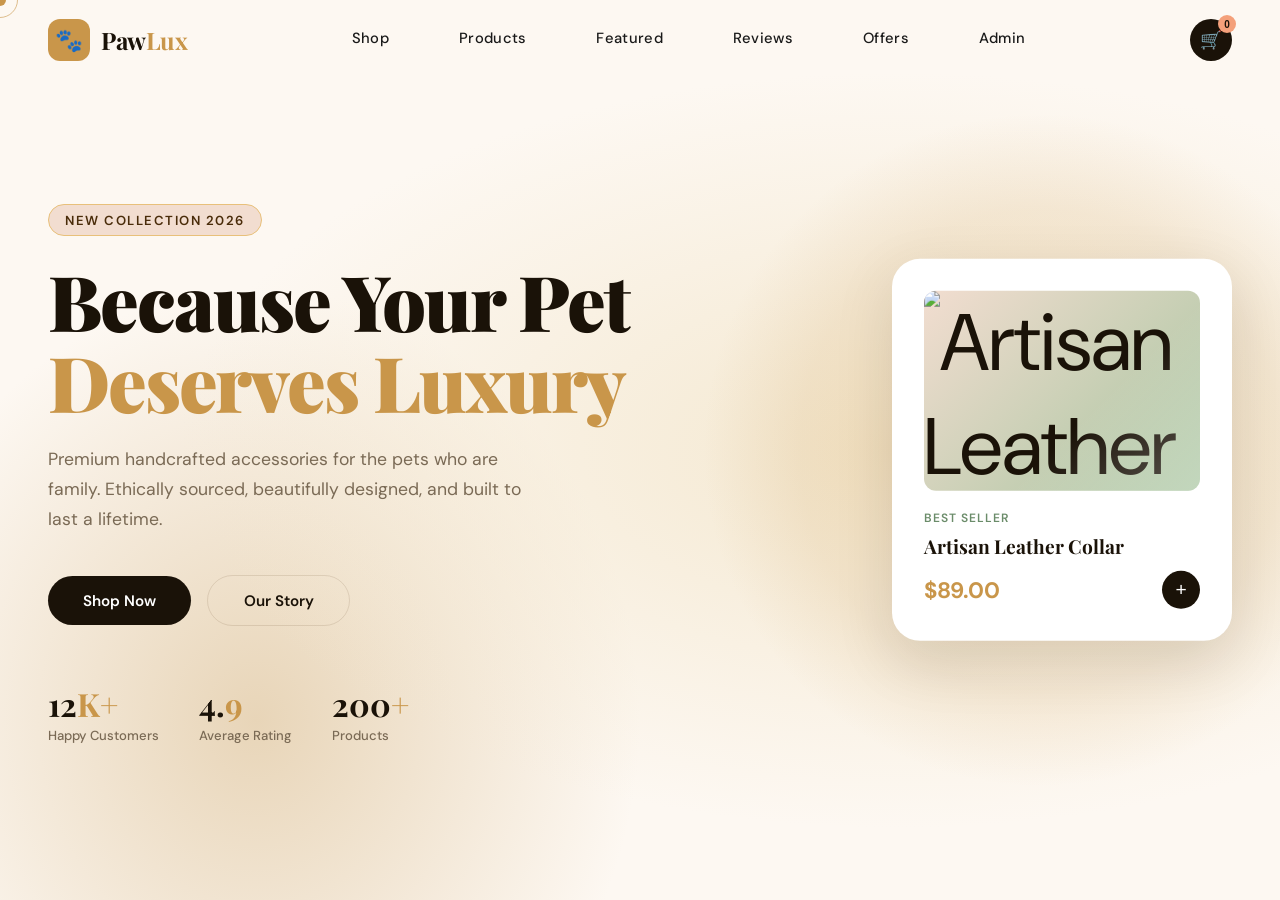
==== index.html @ 289ce715 "Rename pawlux_website.html to index.html" ====
<!DOCTYPE html>
<html lang="en">
<head>
<meta charset="UTF-8">
<meta name="viewport" content="width=device-width, initial-scale=1.0">
<title>PawLux | Premium Pet Accessories</title>
<link href="https://fonts.googleapis.com/css2?family=Playfair+Display:wght@400;700;900&family=DM+Sans:wght@300;400;500;600&display=swap" rel="stylesheet">
<link rel="stylesheet" href="style.css">
<style>
  /* Tamam Navbar links ka ek jaisa color aur style */
  .nav-links a {
    text-decoration: none;
    color: #1a1a1a !important; /* Navy/Black color jo baki links ka hai */
    font-weight: 500;
    margin: 0 15px;
    position: relative;
    padding-bottom: 5px;
    transition: color 0.3s ease;
  }

  /* Sab links par ek jaisa Gold Hover effect */
  .nav-links a::after {
    content: '';
    position: absolute;
    width: 0;
    height: 2px;
    bottom: 0;
    left: 0;
    background-color: #d4af37; /* PawLux Gold */
    transition: width 0.3s ease;
  }

  .nav-links a:hover {
    color: #d4af37 !important;
  }

  .nav-links a:hover::after {
    width: 100%;
  }

  /* Admin link ko bhi baki links ki tarah rakha hai */
  .admin-link {
    font-weight: 500 !important;
  }
</style>
</head>
<body>

<!-- Cursor Elements -->
<div class="cursor" id="cursor"></div>
<div class="cursor-ring" id="cursorRing"></div>

<!-- NAV -->
<nav id="navbar">
  <a class="logo" href="pawlux_website.html">
    <div class="logo-icon">🐾</div>
    <div class="logo-text">Paw<span>Lux</span></div>
  </a>
  
  <div class="nav-links">
    <!-- Sab links active hain aur click karne par page open hoga -->
    <a href="shop.html">Shop</a>
    <a href="products.html">Products</a>
    <a href="featured.html">Featured</a>
    <a href="reviews.html">Reviews</a>
    <a href="offers.html">Offers</a>
    <a href="admin.html" class="admin-link">Admin</a>
  </div>

  <div class="nav-actions">
    <button class="nav-cart" id="cartBtn" onclick="goToCart()">
      🛒
      <span class="cart-badge" id="cartCount">0</span>
    </button>
  </div>
</nav>

<!-- HERO SECTION -->
<section class="hero">
  <div class="hero-bg"></div>
  <div class="hero-blob"></div>
  <div class="hero-content">
    <div class="hero-badge"> New Collection 2026</div>
    <h1 class="hero-title">
      Because Your Pet
      <em>Deserves Luxury</em>
    </h1>
    <p class="hero-subtitle">Premium handcrafted accessories for the pets who are family. Ethically sourced, beautifully designed, and built to last a lifetime.</p>
    <div class="hero-cta">
      <a href="products.html" class="btn-primary">Shop Now </a>
      <a href="story.html" class="btn-outline">Our Story </a>
    </div>
    <div class="hero-stats">
      <div class="stat-item">
        <div class="stat-num">12<span>K+</span></div>
        <div class="stat-label">Happy Customers</div>
      </div>
      <div class="stat-item">
        <div class="stat-num">4.<span>9</span></div>
        <div class="stat-label">Average Rating</div>
      </div>
      <div class="stat-item">
        <div class="stat-num">200<span>+</span></div>
        <div class="stat-label">Products</div>
      </div>
    </div>
  </div>
  
  <div class="hero-visual">
    <div class="hero-card-main">
      <div class="hero-card-img" style="border-radius: 12px; overflow: hidden;">
        <img src="https://i.etsystatic.com/27577806/c/1814/1814/217/735/il/ce7cbf/5324002107/il_600x600.5324002107_cz24.jpg" alt="Artisan Leather Collar" style="width: 100%; height: 100%; object-fit: cover;">
      </div>
      <div class="product-tag">Best Seller</div>
      <div class="product-name">Artisan Leather Collar</div>
      <div class="product-price">
        <div class="price">$89.00</div>
        <button class="add-btn">+</button>
      </div>
    </div>
  </div>
</section>

<script>
  // CURSOR LOGIC
  const cursor = document.getElementById('cursor');
  const ring = document.getElementById('cursorRing');

  document.addEventListener('mousemove', (e) => {
    cursor.style.left = e.clientX + 'px';
    cursor.style.top = e.clientY + 'px';
    ring.style.left = e.clientX - 14 + 'px';
    ring.style.top = e.clientY - 14 + 'px';
  });

  function goToCart() {
    window.location.href = 'cart.html';
  }
</script>

</body>
</html>
---- style.css ----
*, *::before, *::after { box-sizing: border-box; margin: 0; padding: 0; }

:root {
  --cream: #FDF8F2;
  --warm-white: #FFFCF8;
  --gold: #C9964A;
  --gold-light: #E8C07A;
  --dark: #1A1208;
  --brown: #4A2C0A;
  --brown-light: #7A5C2E;
  --sage: #6B8C6A;
  --sage-light: #A8C5A0;
  --peach: #F4A07A;
  --blush: #F2DDD0;
  --text-muted: #7A6A55;
  --border: rgba(74,44,10,0.12);
  --shadow: 0 20px 60px rgba(26,18,8,0.12);
}

html { scroll-behavior: smooth; }

body {
  font-family: 'DM Sans', sans-serif;
  background: var(--cream);
  color: var(--dark);
  overflow-x: hidden;
  cursor: none;
}

body.login-page {
  min-height: 100vh;
  display: grid;
  place-items: center;
  padding: 2rem 1rem;
  background: radial-gradient(circle at top left, rgba(255,255,255,0.55), transparent 24%),
              radial-gradient(circle at bottom right, rgba(201,150,74,0.18), transparent 18%),
              linear-gradient(135deg, #fff9f3 0%, #f8ede2 45%, #f4e0cd 100%);
  animation: loginBgShift 18s ease-in-out infinite;
}

@keyframes loginBgShift {
  0%, 100% { background-position: 0% 0%, 100% 100%, 50% 50%; }
  50% { background-position: 10% 5%, 95% 95%, 50% 50%; }
}

.login-container {
  width: min(100%, 430px);
  margin: auto;
}

.login-card {
  position: relative;
  width: 100%;
  background: rgba(255,255,255,0.96);
  border-radius: 28px;
  padding: 1.9rem 1.9rem 1.6rem;
  box-shadow: 0 28px 60px rgba(26,18,8,0.15);
  border: 1px solid rgba(201,150,74,0.18);
  backdrop-filter: blur(14px);
  overflow: hidden;
}

.login-card::before {
  content: '';
  position: absolute;
  inset: -40px;
  background: radial-gradient(circle at top right, rgba(249,160,122,0.16), transparent 28%),
              radial-gradient(circle at bottom left, rgba(201,150,74,0.12), transparent 24%);
  pointer-events: none;
}

.login-header {
  text-align: center;
  margin-bottom: 1.3rem;
  position: relative;
  z-index: 1;
}

.login-header .logo {
  justify-content: center;
  gap: 0.75rem;
  margin-bottom: 1rem;
}

.login-header h2 {
  font-size: clamp(1.9rem, 2.6vw, 2.4rem);
  margin-bottom: 0.4rem;
}

.login-header p {
  color: var(--text-muted);
  font-size: 0.95rem;
  line-height: 1.7;
  max-width: 320px;
  margin: 0 auto;
}

.login-form {
  display: flex;
  flex-direction: column;
  gap: 0.95rem;
  position: relative;
  z-index: 1;
}

.form-group label {
  display: block;
  margin-bottom: 0.4rem;
  font-size: 0.92rem;
  color: var(--text-muted);
}

.form-group input {
  width: 100%;
  padding: 0.95rem 1rem;
  border-radius: 18px;
  border: 1px solid rgba(74,44,10,0.16);
  background: #fff;
  font-size: 0.96rem;
  color: var(--dark);
  transition: border-color 0.25s ease, box-shadow 0.25s ease;
}

.form-group input:focus {
  outline: none;
  border-color: rgba(201,150,74,0.55);
  box-shadow: 0 0 0 4px rgba(201,150,74,0.12);
}

.form-options {
  display: flex;
  justify-content: space-between;
  align-items: center;
  gap: 0.75rem;
  font-size: 0.92rem;
  color: var(--text-muted);
  margin-top: -0.25rem;
}

.checkbox-label input {
  margin-right: 0.5rem;
  accent-color: var(--gold);
}

.forgot-link {
  color: var(--dark);
  text-decoration: none;
  transition: color 0.2s ease;
}

.forgot-link:hover {
  color: var(--gold);
}

.login-btn {
  width: 100%;
  padding: 1rem 1rem;
  border-radius: 999px;
  font-size: 1rem;
  margin-top: 0.25rem;
}

.divider {
  display: flex;
  align-items: center;
  gap: 1rem;
  color: var(--text-muted);
  font-size: 0.92rem;
  margin: 1.4rem 0 1rem;
}

.divider::before,
.divider::after {
  content: '';
  flex: 1;
  height: 1px;
  background: rgba(74,44,10,0.12);
}

.google-signin,
.signup-link {
  position: relative;
  z-index: 1;
}

.google-signin {
  display: flex;
  justify-content: center;
}

.signup-link {
  text-align: center;
  margin-top: 1rem;
  font-size: 0.92rem;
}

.signup-link a {
  color: var(--gold);
  text-decoration: none;
  font-weight: 600;
}

.signup-link a:hover {
  text-decoration: underline;
}

@media (max-width: 480px) {
  body.login-page {
    padding: 1.2rem 0.8rem;
  }

  .login-card {
    padding: 1.6rem 1.4rem 1.3rem;
  }

  .login-header h2 {
    font-size: 2rem;
  }

  .login-header p {
    max-width: 100%;
  }
}

/* Custom cursor */
.cursor {
  position: fixed;
  width: 12px; height: 12px;
  background: var(--gold);
  border-radius: 50%;
  pointer-events: none;
  z-index: 9999;
  transform: translate(-50%,-50%);
  transition: transform 0.1s, width 0.2s, height 0.2s;
}
.cursor-ring {
  position: fixed;
  width: 36px; height: 36px;
  border: 1.5px solid var(--gold);
  border-radius: 50%;
  pointer-events: none;
  z-index: 9998;
  transform: translate(-50%,-50%);
  transition: transform 0.15s ease, width 0.2s, height 0.2s, opacity 0.2s;
  opacity: 0.6;
}
body:hover .cursor-ring { opacity: 1; }

/* NAV */
nav {
  position: fixed; top: 0; left: 0; right: 0;
  z-index: 100;
  display: flex; align-items: center; justify-content: space-between;
  padding: 1.2rem 3rem;
  background: transparent;
  transition: background 0.4s, box-shadow 0.4s;
}
nav.scrolled {
  background: rgba(253,248,242,0.95);
  backdrop-filter: blur(12px);
  box-shadow: 0 2px 30px rgba(26,18,8,0.08);
}
.logo {
  display: flex; align-items: center; gap: 0.7rem;
  text-decoration: none; color: var(--dark);
}
.logo-icon {
  width: 42px; height: 42px;
  background: var(--gold);
  border-radius: 12px;
  display: flex; align-items: center; justify-content: center;
  font-size: 1.4rem;
}
.logo-text { font-family: 'Playfair Display', serif; font-size: 1.5rem; font-weight: 700; letter-spacing: -0.5px; }
.logo-text span { color: var(--gold); }

.nav-links { display: flex; align-items: center; gap: 2.5rem; }
.nav-links a {
  text-decoration: none; color: var(--dark);
  font-size: 0.92rem; font-weight: 500; letter-spacing: 0.3px;
  position: relative;
}
.nav-links a::after {
  content: ''; position: absolute; bottom: -3px; left: 0;
  width: 0; height: 1.5px; background: var(--gold);
  transition: width 0.3s;
}
.nav-links a:hover::after { width: 100%; }

.nav-actions { display: flex; align-items: center; gap: 1rem; }
.nav-cart {
  width: 42px; height: 42px; background: var(--dark);
  border-radius: 50%; border: none; cursor: pointer;
  display: flex; align-items: center; justify-content: center;
  font-size: 1.1rem; color: #fff;
  position: relative; transition: background 0.3s, transform 0.2s;
}
.nav-cart:hover { background: var(--gold); transform: scale(1.08); }
.cart-badge {
  position: absolute; top: -4px; right: -4px;
  width: 18px; height: 18px; background: var(--peach);
  border-radius: 50%; font-size: 10px; font-weight: 600;
  color: var(--dark); display: flex; align-items: center; justify-content: center;
}

/* HERO */
.hero {
  min-height: 100vh;
  display: flex; align-items: center;
  padding: 7rem 3rem 4rem;
  position: relative; overflow: hidden;
}
.hero-bg {
  position: absolute; inset: 0;
  background: radial-gradient(ellipse 80% 60% at 70% 50%, #F4E8D0 0%, transparent 70%),
              radial-gradient(ellipse 50% 80% at 20% 80%, #E8D5B8 0%, transparent 60%);
}
.hero-blob {
  position: absolute; right: -100px; top: 50%;
  transform: translateY(-50%);
  width: 680px; height: 680px;
  background: radial-gradient(circle, #E8C07A55 0%, #C9964A22 50%, transparent 70%);
  border-radius: 50%;
  animation: blobPulse 6s ease-in-out infinite;
}
@keyframes blobPulse {
  0%,100% { transform: translateY(-50%) scale(1); }
  50% { transform: translateY(-50%) scale(1.06); }
}

.hero-content { position: relative; z-index: 2; max-width: 620px; }
.hero-badge {
  display: inline-flex; align-items: center; gap: 0.5rem;
  background: var(--blush); border: 1px solid var(--gold-light);
  padding: 0.4rem 1rem; border-radius: 50px;
  font-size: 0.82rem; font-weight: 600; letter-spacing: 1.5px;
  text-transform: uppercase; color: var(--brown); margin-bottom: 1.5rem;
  animation: slideUp 0.8s ease both;
}
.hero-title {
  font-family: 'Playfair Display', serif;
  font-size: clamp(3rem, 6vw, 5.5rem);
  font-weight: 900; line-height: 1.05;
  letter-spacing: -2px; margin-bottom: 1.5rem;
  animation: slideUp 0.8s 0.15s ease both;
}
.hero-title em { color: var(--gold); font-style: normal; display: block; }
.hero-subtitle {
  font-size: 1.1rem; color: var(--text-muted); line-height: 1.7;
  max-width: 480px; margin-bottom: 2.5rem;
  animation: slideUp 0.8s 0.3s ease both;
}
.hero-cta {
  display: flex; align-items: center; gap: 1rem;
  animation: slideUp 0.8s 0.45s ease both;
}
.btn-primary {
  background: var(--dark); color: #fff;
  padding: 0.9rem 2.2rem; border-radius: 50px;
  font-weight: 600; font-size: 0.95rem; text-decoration: none;
  border: none; cursor: pointer;
  transition: background 0.3s, transform 0.2s, box-shadow 0.3s;
  display: inline-flex; align-items: center; gap: 0.5rem;
}
.btn-primary:hover { background: var(--gold); transform: translateY(-2px); box-shadow: 0 10px 30px rgba(201,150,74,0.4); }
.btn-outline {
  padding: 0.9rem 2.2rem; border-radius: 50px;
  font-weight: 600; font-size: 0.95rem; text-decoration: none;
  border: 1.5px solid var(--border); color: var(--dark); cursor: pointer;
  background: transparent;
  transition: border-color 0.3s, background 0.3s, transform 0.2s;
  display: inline-flex; align-items: center; gap: 0.5rem;
}
.btn-outline:hover { border-color: var(--gold); background: var(--blush); transform: translateY(-2px); }

.hero-stats {
  display: flex; gap: 2.5rem; margin-top: 3.5rem;
  animation: slideUp 0.8s 0.6s ease both;
}
.stat-item { }
.stat-num {
  font-family: 'Playfair Display', serif;
  font-size: 2rem; font-weight: 700; color: var(--dark);
}
.stat-num span { color: var(--gold); }
.stat-label { font-size: 0.82rem; color: var(--text-muted); font-weight: 500; margin-top: 0.1rem; }

.hero-visual {
  position: absolute; right: 3rem; top: 50%;
  transform: translateY(-50%);
  width: 500px; height: 500px; z-index: 2;
}
.hero-card-main {
  position: absolute; right: 0; top: 50%;
  transform: translateY(-50%);
  width: 340px;
  background: #fff;
  border-radius: 28px;
  padding: 2rem;
  box-shadow: var(--shadow);
  animation: floatCard 5s ease-in-out infinite;
}
@keyframes floatCard {
  0%,100% { transform: translateY(-50%) translateY(0); }
  50% { transform: translateY(-50%) translateY(-16px); }
}
.hero-card-img {
  width: 100%; height: 200px;
  background: linear-gradient(135deg, var(--blush) 0%, var(--sage-light) 100%);
  border-radius: 18px; margin-bottom: 1.2rem;
  display: flex; align-items: center; justify-content: center;
  font-size: 5rem; position: relative; overflow: hidden;
}
.hero-card-img::after {
  content: ''; position: absolute; inset: 0;
  background: linear-gradient(135deg, transparent 60%, rgba(255,255,255,0.3));
}
.product-tag {
  font-size: 0.75rem; font-weight: 600; letter-spacing: 1px;
  text-transform: uppercase; color: var(--sage);
  margin-bottom: 0.4rem;
}
.product-name { font-family: 'Playfair Display', serif; font-size: 1.2rem; font-weight: 700; margin-bottom: 0.3rem; }
.product-price { display: flex; align-items: center; justify-content: space-between; margin-top: 0.8rem; }
.price { font-size: 1.4rem; font-weight: 700; color: var(--gold); }
.add-btn {
  width: 38px; height: 38px; background: var(--dark); border-radius: 50%;
  border: none; cursor: pointer; color: #fff; font-size: 1.2rem;
  display: flex; align-items: center; justify-content: center;
  transition: background 0.3s, transform 0.2s;
}
.add-btn:hover { background: var(--gold); transform: rotate(90deg) scale(1.1); }

.floating-badge {
  position: absolute;
  background: #fff;
  border-radius: 14px; padding: 0.7rem 1rem;
  box-shadow: 0 10px 30px rgba(26,18,8,0.12);
  display: flex; align-items: center; gap: 0.6rem;
  font-size: 0.82rem; font-weight: 600;
  animation: floatBadge 4s ease-in-out infinite;
}
.floating-badge.b1 { top: 20%; left: -20px; animation-delay: 0s; }
.floating-badge.b2 { bottom: 15%; left: 20px; animation-delay: 1.5s; }
@keyframes floatBadge {
  0%,100% { transform: translateY(0); }
  50% { transform: translateY(-8px); }
}

@keyframes slideUp {
  from { opacity: 0; transform: translateY(30px); }
  to { opacity: 1; transform: translateY(0); }
}

/* MARQUEE */
.marquee-section {
  background: var(--dark); padding: 1rem 0;
  overflow: hidden; position: relative;
}
.marquee-track {
  display: flex; gap: 3rem;
  animation: marqueeScroll 20s linear infinite;
  white-space: nowrap;
}
@keyframes marqueeScroll {
  from { transform: translateX(0); }
  to { transform: translateX(-50%); }
}
.marquee-item {
  display: flex; align-items: center; gap: 0.7rem;
  color: var(--gold-light); font-size: 0.85rem; font-weight: 600;
  letter-spacing: 1.5px; text-transform: uppercase;
  flex-shrink: 0;
}
.marquee-dot { width: 5px; height: 5px; background: var(--gold); border-radius: 50%; }

/* CATEGORIES */
.section { padding: 6rem 3rem; }
.section-header { text-align: center; margin-bottom: 4rem; }
.section-eyebrow {
  font-size: 0.8rem; font-weight: 600; letter-spacing: 2.5px;
  text-transform: uppercase; color: var(--gold);
  margin-bottom: 0.8rem;
}
.section-title {
  font-family: 'Playfair Display', serif;
  font-size: clamp(2rem, 4vw, 3.2rem); font-weight: 700;
  letter-spacing: -1px; line-height: 1.15;
}
.section-title em { color: var(--gold); font-style: normal; }

.categories-grid {
  display: grid;
  grid-template-columns: repeat(4, 1fr);
  gap: 1.5rem;
}
.cat-card {
  background: #fff; border-radius: 24px;
  padding: 2rem 1.5rem; text-align: center;
  border: 1px solid var(--border);
  transition: transform 0.35s, box-shadow 0.35s, border-color 0.35s;
  cursor: pointer; position: relative; overflow: hidden;
}
.cat-card::before {
  content: ''; position: absolute; inset: 0;
  background: linear-gradient(135deg, var(--blush) 0%, transparent 60%);
  opacity: 0; transition: opacity 0.35s;
}
.cat-card:hover { transform: translateY(-8px); box-shadow: var(--shadow); border-color: var(--gold-light); }
.cat-card:hover::before { opacity: 1; }
.cat-icon {
  width: 80px; height: 80px; border-radius: 20px;
  margin: 0 auto 1.2rem;
  display: flex; align-items: center; justify-content: center;
  font-size: 2.5rem; position: relative; z-index: 1;
  transition: transform 0.35s;
}
.cat-card:hover .cat-icon { transform: scale(1.12) rotate(-5deg); }
.cat-icon.dogs { background: linear-gradient(135deg, #F4E8D0, #E8C07A); }
.cat-icon.cats { background: linear-gradient(135deg, #E8D5F0, #C5A0D8); }
.cat-icon.birds { background: linear-gradient(135deg, #D0ECE8, #8CC5BB); }
.cat-icon.small { background: linear-gradient(135deg, #FFE8D0, #FFB07A); }
.cat-name {
  font-family: 'Playfair Display', serif;
  font-weight: 700; font-size: 1.15rem; margin-bottom: 0.3rem;
  position: relative; z-index: 1;
}
.cat-count { font-size: 0.82rem; color: var(--text-muted); position: relative; z-index: 1; }
.cat-arrow {
  display: inline-flex; align-items: center; gap: 0.4rem;
  font-size: 0.82rem; color: var(--gold); font-weight: 600;
  margin-top: 0.8rem; position: relative; z-index: 1;
  opacity: 0; transform: translateX(-8px);
  transition: opacity 0.3s, transform 0.3s;
}
.cat-card:hover .cat-arrow { opacity: 1; transform: translateX(0); }

/* PRODUCTS */
.products-section { background: var(--warm-white); }
.products-filter {
  display: flex; gap: 0.7rem; justify-content: center; margin-bottom: 3rem; flex-wrap: wrap;
}
.filter-btn {
  padding: 0.55rem 1.4rem; border-radius: 50px;
  border: 1.5px solid var(--border); background: transparent;
  font-size: 0.88rem; font-weight: 500; cursor: pointer;
  transition: all 0.25s; color: var(--dark);
}
.filter-btn:hover, .filter-btn.active {
  background: var(--dark); border-color: var(--dark); color: #fff;
}

.products-grid {
  display: grid;
  grid-template-columns: repeat(3, 1fr);
  gap: 2rem;
}
.product-card {
  background: #fff; border-radius: 24px;
  overflow: hidden; border: 1px solid var(--border);
  transition: transform 0.35s, box-shadow 0.35s, border-color 0.35s;
  position: relative;
  cursor: pointer;
}
.product-card::after {
  content: '';
  position: absolute;
  inset: 0;
  background: radial-gradient(circle at top left, rgba(255,255,255,0.72), transparent 25%),
              linear-gradient(180deg, rgba(255,255,255,0.12), transparent 65%);
  opacity: 0;
  transition: opacity 0.35s;
  pointer-events: none;
}
.product-card:hover {
  transform: translateY(-8px);
  box-shadow: 0 30px 55px rgba(26,18,8,0.16);
  border-color: var(--hover-color, var(--gold));
}
.product-card:hover::after { opacity: 1; }
.product-img {
  height: 240px; position: relative; overflow: hidden;
  display: flex; align-items: center; justify-content: center; font-size: 5rem;
}
.product-img .bg { position: absolute; inset: 0; }
.product-img .emoji { position: relative; z-index: 1; transition: transform 0.4s; }
.product-card:hover .product-img .emoji { transform: scale(1.15) rotate(-5deg); }
.product-badge-ribbon {
  position: absolute; top: 1rem; left: 1rem; z-index: 2;
  padding: 0.3rem 0.8rem; border-radius: 50px;
  font-size: 0.72rem; font-weight: 700; letter-spacing: 0.5px;
  text-transform: uppercase;
}
.badge-new { background: var(--sage); color: #fff; }
.badge-sale { background: var(--peach); color: var(--dark); }
.badge-hot { background: var(--gold); color: var(--dark); }
.wishlist-btn {
  position: absolute; top: 1rem; right: 1rem; z-index: 2;
  width: 36px; height: 36px; background: #fff;
  border-radius: 50%; border: none; cursor: pointer;
  display: flex; align-items: center; justify-content: center;
  font-size: 1rem; transition: all 0.3s;
  box-shadow: 0 4px 12px rgba(0,0,0,0.1);
}
.wishlist-btn:hover { background: var(--blush); transform: scale(1.12); }
.wishlist-btn.active { color: #e55; }
.product-info { padding: 1.5rem; }
.product-brand { font-size: 0.75rem; font-weight: 600; color: var(--text-muted); text-transform: uppercase; letter-spacing: 1px; margin-bottom: 0.3rem; }
.product-title { font-family: 'Playfair Display', serif; font-size: 1.05rem; font-weight: 700; margin-bottom: 0.5rem; line-height: 1.3; }
.product-rating { display: flex; align-items: center; gap: 0.4rem; margin-bottom: 1rem; }
.stars { color: var(--gold); font-size: 0.85rem; letter-spacing: 1px; }
.rating-count { font-size: 0.78rem; color: var(--text-muted); }
.product-footer { display: flex; align-items: center; justify-content: space-between; }
.product-price-wrap { }
.price-current { font-size: 1.3rem; font-weight: 700; color: var(--dark); }
.price-old { font-size: 0.85rem; color: var(--text-muted); text-decoration: line-through; margin-left: 0.4rem; }
.add-cart-btn {
  background: var(--dark); color: #fff;
  border: none; padding: 0.6rem 1.2rem; border-radius: 50px;
  font-size: 0.85rem; font-weight: 600; cursor: pointer;
  transition: background 0.3s, transform 0.2s;
  display: flex; align-items: center; gap: 0.4rem;
}
.add-cart-btn:hover { background: var(--gold); transform: scale(1.05); }

.product-detail-page {
  max-width: 1120px; margin: 0 auto; display: grid;
  grid-template-columns: 1.1fr 0.9fr; gap: 2rem; align-items: start;
}
.product-detail-image {
  border-radius: 32px; overflow: hidden; min-height: 420px;
  background: var(--warm-white); box-shadow: var(--shadow);
}
.product-detail-image img {
  width: 100%; height: 100%; object-fit: cover;
}
.product-detail-info {
  background: #fff; border-radius: 28px; padding: 2rem;
  box-shadow: var(--shadow); border: 1px solid rgba(74,44,10,0.1);
}
.product-detail-tag {
  display: inline-flex; padding: 0.45rem 0.9rem; border-radius: 999px;
  background: var(--blush); color: var(--brown); font-weight: 700;
  margin-bottom: 1rem; letter-spacing: 0.7px;
}
.product-detail-title {
  font-family: 'Playfair Display', serif; font-size: clamp(2rem, 3vw, 2.7rem);
  margin-bottom: 1rem;
}
.product-detail-price {
  display: flex; align-items: center; gap: 1rem; margin-bottom: 1rem;
}
.product-detail-price .price-current {
  font-size: 2rem; color: var(--dark);
}
.product-detail-price .price-old {
  font-size: 1rem; color: var(--text-muted); text-decoration: line-through;
}
.product-detail-description {
  color: var(--text-muted); line-height: 1.85; margin-bottom: 1.8rem;
}
.product-detail-meta {
  display: flex; gap: 1rem; flex-wrap: wrap; margin-bottom: 1.8rem;
}
.product-detail-meta span {
  background: var(--warm-white); padding: 0.75rem 1rem; border-radius: 20px;
  font-size: 0.92rem; color: var(--dark); border: 1px solid rgba(74,44,10,0.09);
}
.product-detail-actions { display: flex; gap: 1rem; flex-wrap: wrap; }
.product-reviews { margin-top: 2rem; }
.product-reviews-title { font-size: 1.15rem; font-weight: 700; margin-bottom: 1rem; }
.review-card {
  background: var(--warm-white); border-radius: 24px; padding: 1.3rem 1.4rem;
  border: 1px solid rgba(74,44,10,0.1); margin-bottom: 1rem;
}
.review-stars { color: var(--gold); margin-bottom: 0.55rem; }
.review-text { color: var(--dark); line-height: 1.7; margin-bottom: 0.75rem; }
.review-author { color: var(--text-muted); font-size: 0.9rem; }

.cart-page {
  max-width: 1120px; margin: 0 auto; display: grid; gap: 2rem;
}
.cart-items {
  background: #fff; border-radius: 28px; padding: 2rem; box-shadow: var(--shadow);
}
.cart-item {
  display: flex; gap: 1rem; align-items: center; padding: 1rem 0;
  border-bottom: 1px solid rgba(74,44,10,0.08);
}
.cart-item:last-child { border-bottom: none; }
.cart-thumb {
  width: 120px; height: 120px; border-radius: 22px; overflow: hidden;
  background: var(--warm-white); flex-shrink: 0;
}
.cart-thumb img { width: 100%; height: 100%; object-fit: cover; }
.cart-item-details { flex: 1; }
.cart-item-title { font-weight: 700; margin-bottom: 0.35rem; }
.cart-item-meta { color: var(--text-muted); font-size: 0.92rem; margin-bottom: 0.75rem; }
.cart-item-qty {
  display: flex; gap: 0.6rem; align-items: center; margin-bottom: 0.75rem;
}
.qty-btn {
  width: 32px; height: 32px; border: none; background: var(--blush);
  border-radius: 12px; cursor: pointer; font-size: 1rem;
}
.cart-remove {
  background: transparent; border: none; color: var(--peach);
  font-weight: 700; cursor: pointer;
}
.cart-summary {
  background: #fff; border-radius: 28px; padding: 2rem;
  box-shadow: var(--shadow); border: 1px solid rgba(74,44,10,0.1);
  min-width: 280px;
}
.summary-row {
  display: flex; justify-content: space-between;
  margin-bottom: 1rem; color: var(--text-muted);
}
.summary-row strong { color: var(--dark); }
.summary-total {
  font-size: 1.35rem; font-weight: 800; margin-top: 0.8rem;
}
.cart-empty {
  text-align: center; padding: 3rem 1rem;
}
.cart-empty p {
  margin-bottom: 1.25rem; font-size: 1rem; color: var(--dark);
}
.cart-actions { display: flex; gap: 1rem; flex-wrap: wrap; justify-content: flex-end; margin-top: 1.5rem; }
.cart-actions .btn-outline { min-width: 150px; }

@media (max-width: 860px) {
  .product-detail-page, .cart-page { grid-template-columns: 1fr; }
}

@media (max-width: 540px) {
  .product-detail-meta { flex-direction: column; }
  .product-detail-actions { flex-direction: column; align-items: stretch; }
}

/* FEATURED BANNER */
.featured-banner {
  background: var(--dark); border-radius: 32px;
  margin: 0 3rem; padding: 4rem 4rem;
  display: flex; align-items: center; gap: 4rem;
  overflow: hidden; position: relative;
}
.featured-banner::before {
  content: ''; position: absolute;
  right: -100px; top: -100px;
  width: 500px; height: 500px;
  background: radial-gradient(circle, var(--gold-light) 0%, transparent 60%);
  opacity: 0.15;
}
.featured-content { flex: 1; position: relative; z-index: 1; }
.featured-eyebrow {
  font-size: 0.78rem; font-weight: 600; letter-spacing: 2px;
  text-transform: uppercase; color: var(--gold); margin-bottom: 1rem;
}
.featured-title {
  font-family: 'Playfair Display', serif;
  font-size: clamp(2rem, 3vw, 3rem); font-weight: 900;
  color: #fff; line-height: 1.1; margin-bottom: 1rem;
}
.featured-desc { color: rgba(255,255,255,0.65); line-height: 1.7; margin-bottom: 2rem; max-width: 400px; }
.featured-visual {
  width: 280px; height: 280px; flex-shrink: 0;
  background: rgba(255,255,255,0.06);
  border-radius: 28px; position: relative; z-index: 1;
  display: flex; align-items: center; justify-content: center;
  font-size: 8rem; border: 1px solid rgba(255,255,255,0.1);
}

/* TESTIMONIALS */
.testimonials-section { background: var(--blush); }
.testimonials-grid { display: grid; grid-template-columns: repeat(3, 1fr); gap: 1.5rem; }
.testimonial-card {
  background: #fff; border-radius: 24px; padding: 2rem;
  border: 1px solid var(--border); position: relative;
}
.testimonial-card::before {
  content: '"'; position: absolute; top: -10px; left: 1.5rem;
  font-family: 'Playfair Display', serif;
  font-size: 5rem; color: var(--gold); line-height: 1; opacity: 0.5;
}
.testimonial-text { font-size: 0.95rem; line-height: 1.7; color: var(--dark); margin-bottom: 1.5rem; font-style: italic; }
.testimonial-author { display: flex; align-items: center; gap: 0.8rem; }
.author-avatar {
  width: 44px; height: 44px; border-radius: 50%;
  background: linear-gradient(135deg, var(--blush), var(--gold-light));
  display: flex; align-items: center; justify-content: center; font-size: 1.3rem;
}
.author-name { font-weight: 600; font-size: 0.9rem; }
.author-pet { font-size: 0.78rem; color: var(--text-muted); }

/* NEWSLETTER */
.newsletter-section {
  padding: 5rem 3rem; text-align: center;
  background: var(--cream);
}
.newsletter-box {
  max-width: 560px; margin: 0 auto;
  background: #fff; border-radius: 32px; padding: 3.5rem;
  box-shadow: var(--shadow); border: 1px solid var(--border);
}
.newsletter-icon { font-size: 3rem; margin-bottom: 1rem; }
.newsletter-title {
  font-family: 'Playfair Display', serif;
  font-size: 2rem; font-weight: 700; margin-bottom: 0.7rem;
}
.newsletter-desc { color: var(--text-muted); margin-bottom: 1.8rem; line-height: 1.6; }
.newsletter-form { display: flex; gap: 0.7rem; }
.newsletter-input {
  flex: 1; padding: 0.9rem 1.4rem; border-radius: 50px;
  border: 1.5px solid var(--border); font-family: 'DM Sans', sans-serif;
  font-size: 0.95rem; outline: none; background: var(--cream);
  transition: border-color 0.25s;
}
.newsletter-input:focus { border-color: var(--gold); }

/* FOOTER */
footer {
  background: var(--dark); color: rgba(255,255,255,0.75);
  padding: 0.8rem 3rem 0.4rem;
}
.footer-grid { display: grid; grid-template-columns: 2fr 1fr 1fr 1fr; gap: 0.8rem; margin-bottom: 0.4rem; }
.footer-brand { }
.footer-logo { display: flex; align-items: center; gap: 0.5rem; margin-bottom: 0.6rem; }
.footer-logo-icon {
  width: 38px; height: 38px; background: var(--gold);
  border-radius: 10px; display: flex; align-items: center; justify-content: center; font-size: 1.2rem;
}
.footer-logo-text { font-family: 'Playfair Display', serif; font-size: 1rem; font-weight: 700; color: #fff; }
.footer-desc { font-size: 0.75rem; line-height: 1.3; max-width: 260px; }
.footer-social { display: flex; gap: 0.4rem; margin-top: 0.4rem; }
.social-btn {
  width: 32px; height: 32px; background: rgba(255,255,255,0.08);
  border-radius: 50%; display: flex; align-items: center; justify-content: center;
  font-size: 0.75rem; cursor: pointer; transition: background 0.3s, transform 0.2s;
  text-decoration: none; color: rgba(255,255,255,0.75);
}
.social-btn img {
  width: 16px; height: 16px; display: block;
  filter: invert(1) brightness(0.9);
}
.social-btn:hover { background: var(--gold); color: var(--dark); transform: translateY(-1px); }
.footer-col h4 { color: #fff; font-weight: 600; margin-bottom: 0.4rem; font-size: 0.82rem; }
.footer-col ul { list-style: none; }
.footer-col ul li { margin-bottom: 0.2rem; }
.footer-col ul li a { color: rgba(255,255,255,0.65); text-decoration: none; font-size: 0.8rem; transition: color 0.25s; }
.footer-col ul li a:hover { color: var(--gold); }
.footer-bottom {
  border-top: 1px solid rgba(255,255,255,0.08);
  padding-top: 0.3rem; display: flex; align-items: center; justify-content: space-between;
}
.footer-copy { font-size: 0.75rem; }
.footer-payment { display: flex; gap: 0.3rem; }
.payment-badge {
  background: rgba(255,255,255,0.1); border-radius: 4px;
  padding: 0.2rem 0.4rem; font-size: 0.65rem; font-weight: 600; color: rgba(255,255,255,0.7);
}

/* TOAST */
.toast {
  position: fixed; bottom: 2rem; right: 2rem; z-index: 9999;
  background: var(--dark); color: #fff;
  padding: 0.9rem 1.5rem; border-radius: 14px;
  font-size: 0.9rem; font-weight: 500;
  box-shadow: 0 10px 40px rgba(0,0,0,0.25);
  display: flex; align-items: center; gap: 0.6rem;
  transform: translateY(100px); opacity: 0;
  transition: transform 0.4s, opacity 0.4s;
}
.toast.show { transform: translateY(0); opacity: 1; }

/* BACK TO TOP */
.back-top {
  position: fixed; bottom: 2rem; left: 2rem; z-index: 999;
  width: 44px; height: 44px; background: var(--gold);
  border-radius: 50%; border: none; cursor: pointer;
  color: var(--dark); font-size: 1.1rem;
  display: flex; align-items: center; justify-content: center;
  box-shadow: 0 4px 20px rgba(201,150,74,0.5);
  transform: translateY(100px); opacity: 0;
  transition: transform 0.4s, opacity 0.4s;
}
.back-top.visible { transform: translateY(0); opacity: 1; }

/* SCROLL ANIMATIONS */
.reveal {
  opacity: 0; transform: translateY(30px);
  transition: opacity 0.7s ease, transform 0.7s ease;
}
.reveal.visible { opacity: 1; transform: translateY(0); }

@media (max-width: 1024px) {
  .categories-grid { grid-template-columns: repeat(2, 1fr); }
  .products-grid { grid-template-columns: repeat(2, 1fr); }
  .footer-grid { grid-template-columns: 1fr 1fr; }
  .hero-visual { display: none; }
  .featured-banner { margin: 0 1.5rem; }
}
@media (max-width: 768px) {
  nav { padding: 1rem 1.5rem; }
  .nav-links { display: none; }
  .section { padding: 4rem 1.5rem; }
  .hero { padding: 6rem 1.5rem 4rem; }
  .products-grid { grid-template-columns: 1fr; }
  .testimonials-grid { grid-template-columns: 1fr; }
  .footer-grid { grid-template-columns: 1fr; }
  .featured-banner { flex-direction: column; padding: 2.5rem 2rem; margin: 0 1.5rem; }
  .featured-visual { width: 200px; height: 200px; }
  .newsletter-form { flex-direction: column; }
  body { cursor: auto; }
  .cursor, .cursor-ring { display: none; }
}

/* LOGIN PAGE STYLES */
.login-container {
  min-height: 100vh;
  display: flex; align-items: center; justify-content: center;
  background: var(--cream);
  position: relative; overflow: hidden;
}
.login-container::before {
  content: '';
  position: absolute; inset: 0;
  background: radial-gradient(ellipse 80% 60% at 70% 50%, #F4E8D0 0%, transparent 70%),
              radial-gradient(ellipse 50% 80% at 20% 80%, #E8D5B8 0%, transparent 60%);
  animation: loginBgFloat 8s ease-in-out infinite;
}

@keyframes loginBgFloat {
  0%, 100% {
    transform: translate(0, 0) scale(1);
    opacity: 1;
  }
  25% {
    transform: translate(10px, -10px) scale(1.02);
    opacity: 0.9;
  }
  50% {
    transform: translate(-5px, 5px) scale(0.98);
    opacity: 1;
  }
  75% {
    transform: translate(-10px, -5px) scale(1.01);
    opacity: 0.95;
  }
}

.login-card {
  background: #fff;
  border-radius: 32px;
  padding: 3rem;
  box-shadow: var(--shadow);
  border: 1px solid var(--border);
  width: 100%; max-width: 420px;
  position: relative; z-index: 1;
  text-align: center;
  animation: loginCardSlideUp 1s ease-out;
}

@keyframes loginCardSlideUp {
  from {
    opacity: 0;
    transform: translateY(50px) scale(0.9);
  }
  to {
    opacity: 1;
    transform: translateY(0) scale(1);
  }
}

.login-header {
  margin-bottom: 2rem;
  animation: loginFadeIn 1s ease-out 0.3s both;
}

.login-header .logo {
  justify-content: center;
  margin-bottom: 1.5rem;
  animation: loginFadeIn 1s ease-out 0.5s both;
}

.login-header h2 {
  font-family: 'Playfair Display', serif;
  font-size: 2rem; font-weight: 700;
  color: var(--dark); margin-bottom: 0.5rem;
  animation: loginFadeIn 1s ease-out 0.7s both;
}

.login-header p {
  color: var(--text-muted);
  font-size: 0.95rem;
  animation: loginFadeIn 1s ease-out 0.9s both;
}

.login-form {
  margin-bottom: 2rem;
  animation: loginFadeIn 1s ease-out 1.1s both;
}

@keyframes loginFadeIn {
  from {
    opacity: 0;
    transform: translateY(20px);
  }
  to {
    opacity: 1;
    transform: translateY(0);
  }
}

.form-group {
  margin-bottom: 1.5rem;
  text-align: left;
  animation: loginFadeIn 1s ease-out 1.3s both;
}

.form-group:nth-child(2) {
  animation-delay: 1.5s;
}

.form-group label {
  display: block;
  font-weight: 600; font-size: 0.9rem;
  color: var(--dark); margin-bottom: 0.5rem;
}

.form-group input {
  width: 100%;
  padding: 0.9rem 1.2rem;
  border: 1.5px solid var(--border);
  border-radius: 12px;
  font-family: 'DM Sans', sans-serif;
  font-size: 0.95rem;
  outline: none;
  background: var(--cream);
  transition: border-color 0.25s;
}

.form-group input:focus {
  border-color: var(--gold);
}

.form-options {
  display: flex; align-items: center; justify-content: space-between;
  margin-bottom: 1.5rem;
  animation: loginFadeIn 1s ease-out 1.7s both;
}

.checkbox-label {
  display: flex; align-items: center; gap: 0.5rem;
  font-size: 0.85rem; color: var(--text-muted);
  cursor: pointer;
}

.checkbox-label input[type="checkbox"] {
  width: auto; margin: 0;
}

.forgot-link {
  color: var(--gold);
  text-decoration: none;
  font-size: 0.85rem;
  font-weight: 500;
}

.forgot-link:hover {
  text-decoration: underline;
}

.login-btn {
  width: 100%;
  padding: 1rem;
  font-size: 1rem;
  margin-bottom: 1.5rem;
  animation: loginFadeIn 1s ease-out 1.9s both;
}

.divider {
  position: relative;
  margin: 2rem 0;
  text-align: center;
  animation: loginFadeIn 1s ease-out 2.1s both;
}

.divider::before {
  content: '';
  position: absolute; top: 50%; left: 0; right: 0;
  height: 1px; background: var(--border);
}

.divider span {
  background: #fff;
  padding: 0 1rem;
  font-size: 0.85rem; color: var(--text-muted);
  position: relative; z-index: 1;
}

.google-signin {
  margin-bottom: 2rem;
  animation: loginFadeIn 1s ease-out 2.3s both;
}

.signup-link {
  animation: loginFadeIn 1s ease-out 2.5s both;
}

.signup-link p {
  font-size: 0.9rem; color: var(--text-muted);
}

.signup-link a {
  color: var(--gold);
  text-decoration: none;
  font-weight: 600;
}

.signup-link a:hover {
  text-decoration: underline;
}

@media (max-width: 768px) {
  .login-card {
    margin: 1rem;
    padding: 2rem;
  }
}

/* TOAST FOR LOGIN PAGE */
.toast {
  position: fixed; bottom: 2rem; right: 2rem; z-index: 9999;
  background: var(--dark); color: #fff;
  padding: 0.9rem 1.5rem; border-radius: 14px;
  font-size: 0.9rem; font-weight: 500;
  box-shadow: 0 10px 40px rgba(0,0,0,0.25);
  display: flex; align-items: center; gap: 0.6rem;
  transform: translateY(100px); opacity: 0;
  transition: transform 0.4s, opacity 0.4s;
}
.toast.show { transform: translateY(0); opacity: 1; }
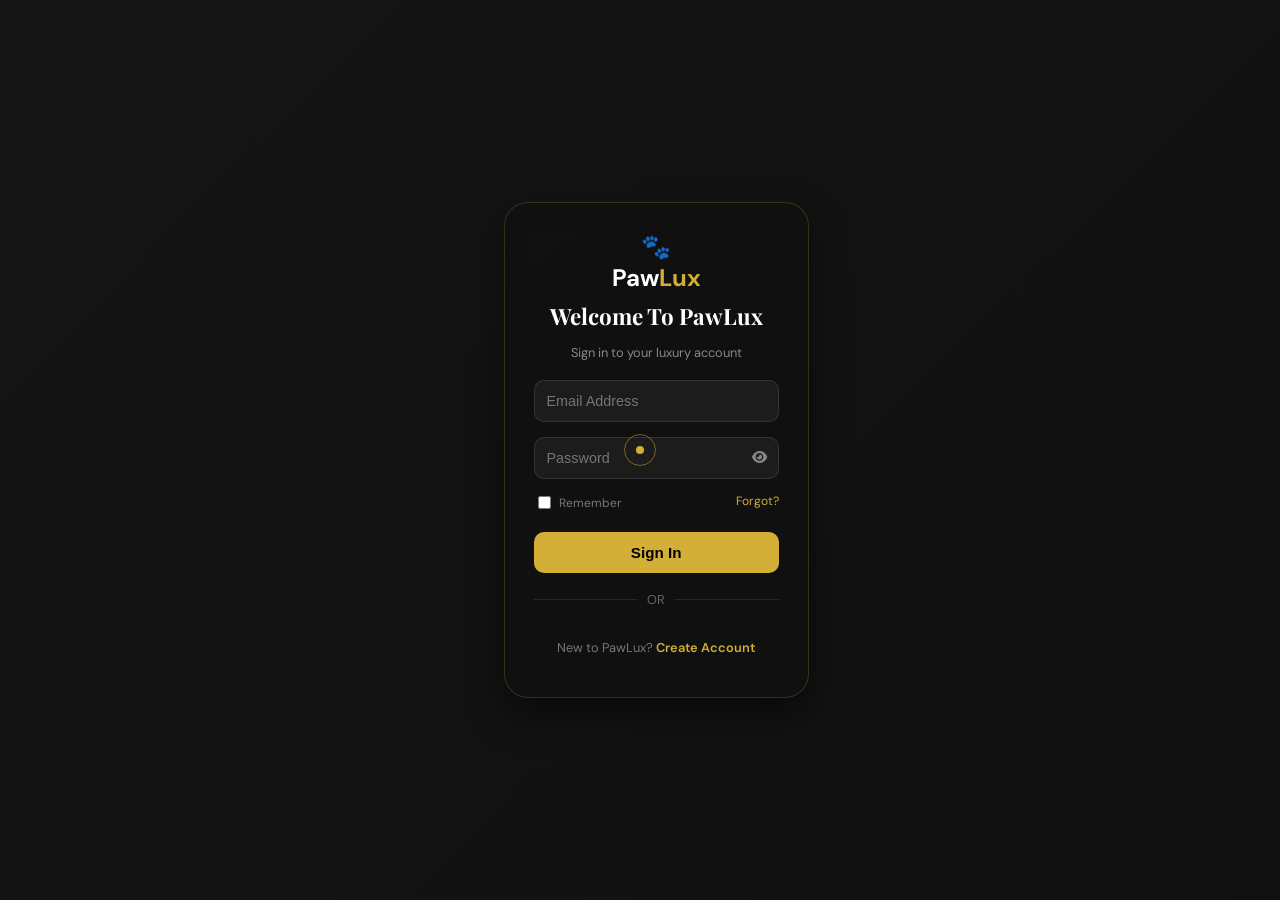
==== commit 2357a674: "Rename login.html to index.html" ====
--- a/index.html
+++ b/index.html
@@ -1,142 +1,191 @@
-<!DOCTYPE html>
-<html lang="en">
-<head>
-<meta charset="UTF-8">
-<meta name="viewport" content="width=device-width, initial-scale=1.0">
-<title>PawLux | Premium Pet Accessories</title>
-<link href="https://fonts.googleapis.com/css2?family=Playfair+Display:wght@400;700;900&family=DM+Sans:wght@300;400;500;600&display=swap" rel="stylesheet">
-<link rel="stylesheet" href="style.css">
-<style>
-  /* Tamam Navbar links ka ek jaisa color aur style */
-  .nav-links a {
-    text-decoration: none;
-    color: #1a1a1a !important; /* Navy/Black color jo baki links ka hai */
-    font-weight: 500;
-    margin: 0 15px;
-    position: relative;
-    padding-bottom: 5px;
-    transition: color 0.3s ease;
-  }
-
-  /* Sab links par ek jaisa Gold Hover effect */
-  .nav-links a::after {
-    content: '';
-    position: absolute;
-    width: 0;
-    height: 2px;
-    bottom: 0;
-    left: 0;
-    background-color: #d4af37; /* PawLux Gold */
-    transition: width 0.3s ease;
-  }
-
-  .nav-links a:hover {
-    color: #d4af37 !important;
-  }
-
-  .nav-links a:hover::after {
-    width: 100%;
-  }
-
-  /* Admin link ko bhi baki links ki tarah rakha hai */
-  .admin-link {
-    font-weight: 500 !important;
-  }
-</style>
-</head>
-<body>
-
-<!-- Cursor Elements -->
-<div class="cursor" id="cursor"></div>
-<div class="cursor-ring" id="cursorRing"></div>
-
-<!-- NAV -->
-<nav id="navbar">
-  <a class="logo" href="pawlux_website.html">
-    <div class="logo-icon">🐾</div>
-    <div class="logo-text">Paw<span>Lux</span></div>
-  </a>
-  
-  <div class="nav-links">
-    <!-- Sab links active hain aur click karne par page open hoga -->
-    <a href="shop.html">Shop</a>
-    <a href="products.html">Products</a>
-    <a href="featured.html">Featured</a>
-    <a href="reviews.html">Reviews</a>
-    <a href="offers.html">Offers</a>
-    <a href="admin.html" class="admin-link">Admin</a>
-  </div>
-
-  <div class="nav-actions">
-    <button class="nav-cart" id="cartBtn" onclick="goToCart()">
-      🛒
-      <span class="cart-badge" id="cartCount">0</span>
-    </button>
-  </div>
-</nav>
-
-<!-- HERO SECTION -->
-<section class="hero">
-  <div class="hero-bg"></div>
-  <div class="hero-blob"></div>
-  <div class="hero-content">
-    <div class="hero-badge"> New Collection 2026</div>
-    <h1 class="hero-title">
-      Because Your Pet
-      <em>Deserves Luxury</em>
-    </h1>
-    <p class="hero-subtitle">Premium handcrafted accessories for the pets who are family. Ethically sourced, beautifully designed, and built to last a lifetime.</p>
-    <div class="hero-cta">
-      <a href="products.html" class="btn-primary">Shop Now </a>
-      <a href="story.html" class="btn-outline">Our Story </a>
-    </div>
-    <div class="hero-stats">
-      <div class="stat-item">
-        <div class="stat-num">12<span>K+</span></div>
-        <div class="stat-label">Happy Customers</div>
-      </div>
-      <div class="stat-item">
-        <div class="stat-num">4.<span>9</span></div>
-        <div class="stat-label">Average Rating</div>
-      </div>
-      <div class="stat-item">
-        <div class="stat-num">200<span>+</span></div>
-        <div class="stat-label">Products</div>
-      </div>
-    </div>
-  </div>
-  
-  <div class="hero-visual">
-    <div class="hero-card-main">
-      <div class="hero-card-img" style="border-radius: 12px; overflow: hidden;">
-        <img src="https://i.etsystatic.com/27577806/c/1814/1814/217/735/il/ce7cbf/5324002107/il_600x600.5324002107_cz24.jpg" alt="Artisan Leather Collar" style="width: 100%; height: 100%; object-fit: cover;">
-      </div>
-      <div class="product-tag">Best Seller</div>
-      <div class="product-name">Artisan Leather Collar</div>
-      <div class="product-price">
-        <div class="price">$89.00</div>
-        <button class="add-btn">+</button>
-      </div>
-    </div>
-  </div>
-</section>
-
-<script>
-  // CURSOR LOGIC
-  const cursor = document.getElementById('cursor');
-  const ring = document.getElementById('cursorRing');
-
-  document.addEventListener('mousemove', (e) => {
-    cursor.style.left = e.clientX + 'px';
-    cursor.style.top = e.clientY + 'px';
-    ring.style.left = e.clientX - 14 + 'px';
-    ring.style.top = e.clientY - 14 + 'px';
-  });
-
-  function goToCart() {
-    window.location.href = 'cart.html';
-  }
-</script>
-
-</body>
-</html>
+<!DOCTYPE html>
+<html lang="en">
+<head>
+<meta charset="UTF-8">
+<meta name="viewport" content="width=device-width, initial-scale=1.0">
+<title>Login - PawLux</title>
+<link href="https://fonts.googleapis.com/css2?family=Playfair+Display:wght@400;700;900&family=DM+Sans:wght@300;400;500;600&display=swap" rel="stylesheet">
+<link rel="stylesheet" href="https://cdnjs.cloudflare.com/ajax/libs/font-awesome/6.0.0/css/all.min.css">
+<script src="https://accounts.google.com/gsi/client" async defer></script>
+<style>
+  /* Custom Cursor Styles */
+  .cursor { width: 8px; height: 8px; background: #d4af37; border-radius: 50%; position: fixed; pointer-events: none; z-index: 9999; }
+  .cursor-ring { width: 30px; height: 30px; border: 1px solid rgba(212, 175, 55, 0.5); border-radius: 50%; position: fixed; pointer-events: none; z-index: 9998; transition: all 0.1s ease-out; }
+
+  @keyframes gradientBG { 0% { background-position: 0% 50%; } 50% { background-position: 100% 50%; } 100% { background-position: 0% 50%; } }
+
+  body.login-page {
+    height: 100vh;
+    display: flex;
+    align-items: center;
+    justify-content: center;
+    background: linear-gradient(-45deg, #000000, #1a1a1a, #0f0f0f, #151515);
+    background-size: 400% 400%;
+    animation: gradientBG 15s ease infinite;
+    margin: 0;
+    overflow: hidden;
+    font-family: 'DM Sans', sans-serif;
+  }
+
+  .login-card {
+    width: 90%;
+    max-width: 360px; 
+    padding: 1.8rem;   
+    background: rgba(17, 17, 17, 0.9);
+    border-radius: 24px;
+    border: 1px solid rgba(212, 175, 55, 0.2);
+    text-align: center;
+    backdrop-filter: blur(10px);
+    box-shadow: 0 15px 35px rgba(0,0,0,0.5);
+  }
+
+  .login-header .logo-icon { font-size: 1.5rem; }
+  .login-header h2 { font-size: 1.4rem; margin: 8px 0; color: #fff; font-family: 'Playfair Display', serif; }
+
+  .login-form .form-group { margin-bottom: 0.9rem; text-align: left; position: relative; }
+
+  .form-group input {
+    width: 100%;
+    padding: 12px;
+    background: rgba(255, 255, 255, 0.05);
+    border: 1px solid rgba(255, 255, 255, 0.1);
+    border-radius: 10px;
+    color: #fff;
+    box-sizing: border-box; 
+    transition: border-color 0.3s;
+    font-size: 0.9rem;
+  }
+
+  .toggle-password {
+    position: absolute;
+    right: 12px;
+    top: 50%;
+    transform: translateY(-50%);
+    cursor: pointer;
+    color: #888;
+    font-size: 0.85rem;
+  }
+
+  .login-btn {
+    width: 100%;
+    padding: 12px;
+    background: #d4af37;
+    color: #000;
+    border: none;
+    border-radius: 10px;
+    font-weight: 700;
+    font-size: 0.95rem;
+    cursor: pointer;
+    margin-top: 5px;
+    transition: 0.3s;
+  }
+  
+  .login-btn:hover { background: #b8962d; transform: translateY(-2px); }
+
+  .divider {
+    margin: 18px 0;
+    color: #666;
+    font-size: 0.8rem;
+    display: flex;
+    align-items: center;
+    text-transform: uppercase;
+  }
+  .divider::before, .divider::after {
+    content: "";
+    flex: 1;
+    height: 1px;
+    background: rgba(255, 255, 255, 0.1);
+  }
+  .divider span { padding: 0 10px; }
+
+  .google-signin { display: flex; justify-content: center; margin-bottom: 5px; }
+  .logo-text { font-size: 1.5rem; font-weight: 700; }
+</style>
+</head>
+<body class="login-page">
+
+<div class="cursor" id="cursor"></div>
+<div class="cursor-ring" id="cursorRing"></div>
+
+<div class="login-container">
+  <div class="login-card">
+    <div class="login-header">
+      <div class="logo">
+        <div class="logo-icon">🐾</div>
+        <div class="logo-text" style="color:white;">Paw<span style="color:#d4af37;">Lux</span></div>
+      </div>
+      <h2>Welcome To PawLux</h2>
+      <p style="color: #888; font-size: 0.8rem; margin-bottom: 1.2rem;">Sign in to your luxury account</p>
+    </div>
+
+    <form id="loginForm" class="login-form" onsubmit="handleLogin(event)">
+      <div class="form-group">
+        <input type="email" id="email" name="email" required placeholder="Email Address">
+      </div>
+
+      <div class="form-group">
+        <input type="password" id="password" name="password" required placeholder="Password">
+        <i class="fas fa-eye toggle-password" id="togglePassword"></i>
+      </div>
+
+      <div class="form-options" style="display: flex; justify-content: space-between; font-size: 0.75rem; color: #777; margin-bottom: 15px;">
+        <label style="display: flex; align-items: center; gap: 5px; cursor: pointer;">
+          <input type="checkbox"> Remember
+        </label>
+        <a href="#" style="color: #d4af37; text-decoration: none;">Forgot?</a>
+      </div>
+
+      <button type="submit" class="login-btn">Sign In</button>
+    </form>
+
+    <div class="divider"><span>or</span></div>
+
+    <div class="google-signin">
+      <div id="g_id_onload"
+           data-client_id="YOUR_GOOGLE_CLIENT_ID_HERE"
+           data-callback="handleCredentialResponse">
+      </div>
+      <div class="g_id_signin" data-type="standard" data-theme="filled_black" data-size="large" data-shape="pill" data-width="300"></div>
+    </div>
+
+    <div class="signup-link" style="font-size: 0.8rem; color: #777; margin-top: 12px;">
+      <p>New to PawLux? <a href="#" style="color: #d4af37; text-decoration: none; font-weight: 600;">Create Account</a></p>
+    </div>
+  </div>
+</div>
+
+<script>
+  // Custom Cursor
+  const cursor = document.getElementById('cursor');
+  const ring = document.getElementById('cursorRing');
+  document.addEventListener('mousemove', (e) => {
+    cursor.style.left = e.clientX + 'px';
+    cursor.style.top = e.clientY + 'px';
+    ring.style.left = (e.clientX - 14) + 'px';
+    ring.style.top = (e.clientY - 14) + 'px';
+  });
+
+  // Password Visibility Toggle
+  const togglePassword = document.querySelector('#togglePassword');
+  const password = document.querySelector('#password');
+
+  togglePassword.addEventListener('click', function () {
+    const type = password.getAttribute('type') === 'password' ? 'text' : 'password';
+    password.setAttribute('type', type);
+    this.classList.toggle('fa-eye-slash');
+  });
+
+  // Handle Form Login Redirection[cite: 5, 8]
+  function handleLogin(event) {
+    event.preventDefault();
+    // Redirecting to main dashboard/website
+    window.location.href = "pawlux_website.html"; 
+  }
+
+  // Google Login Callback
+  function handleCredentialResponse(response) {
+    window.location.href = "pawlux_website.html"; 
+  }
+</script>
+</body>
+</html>
